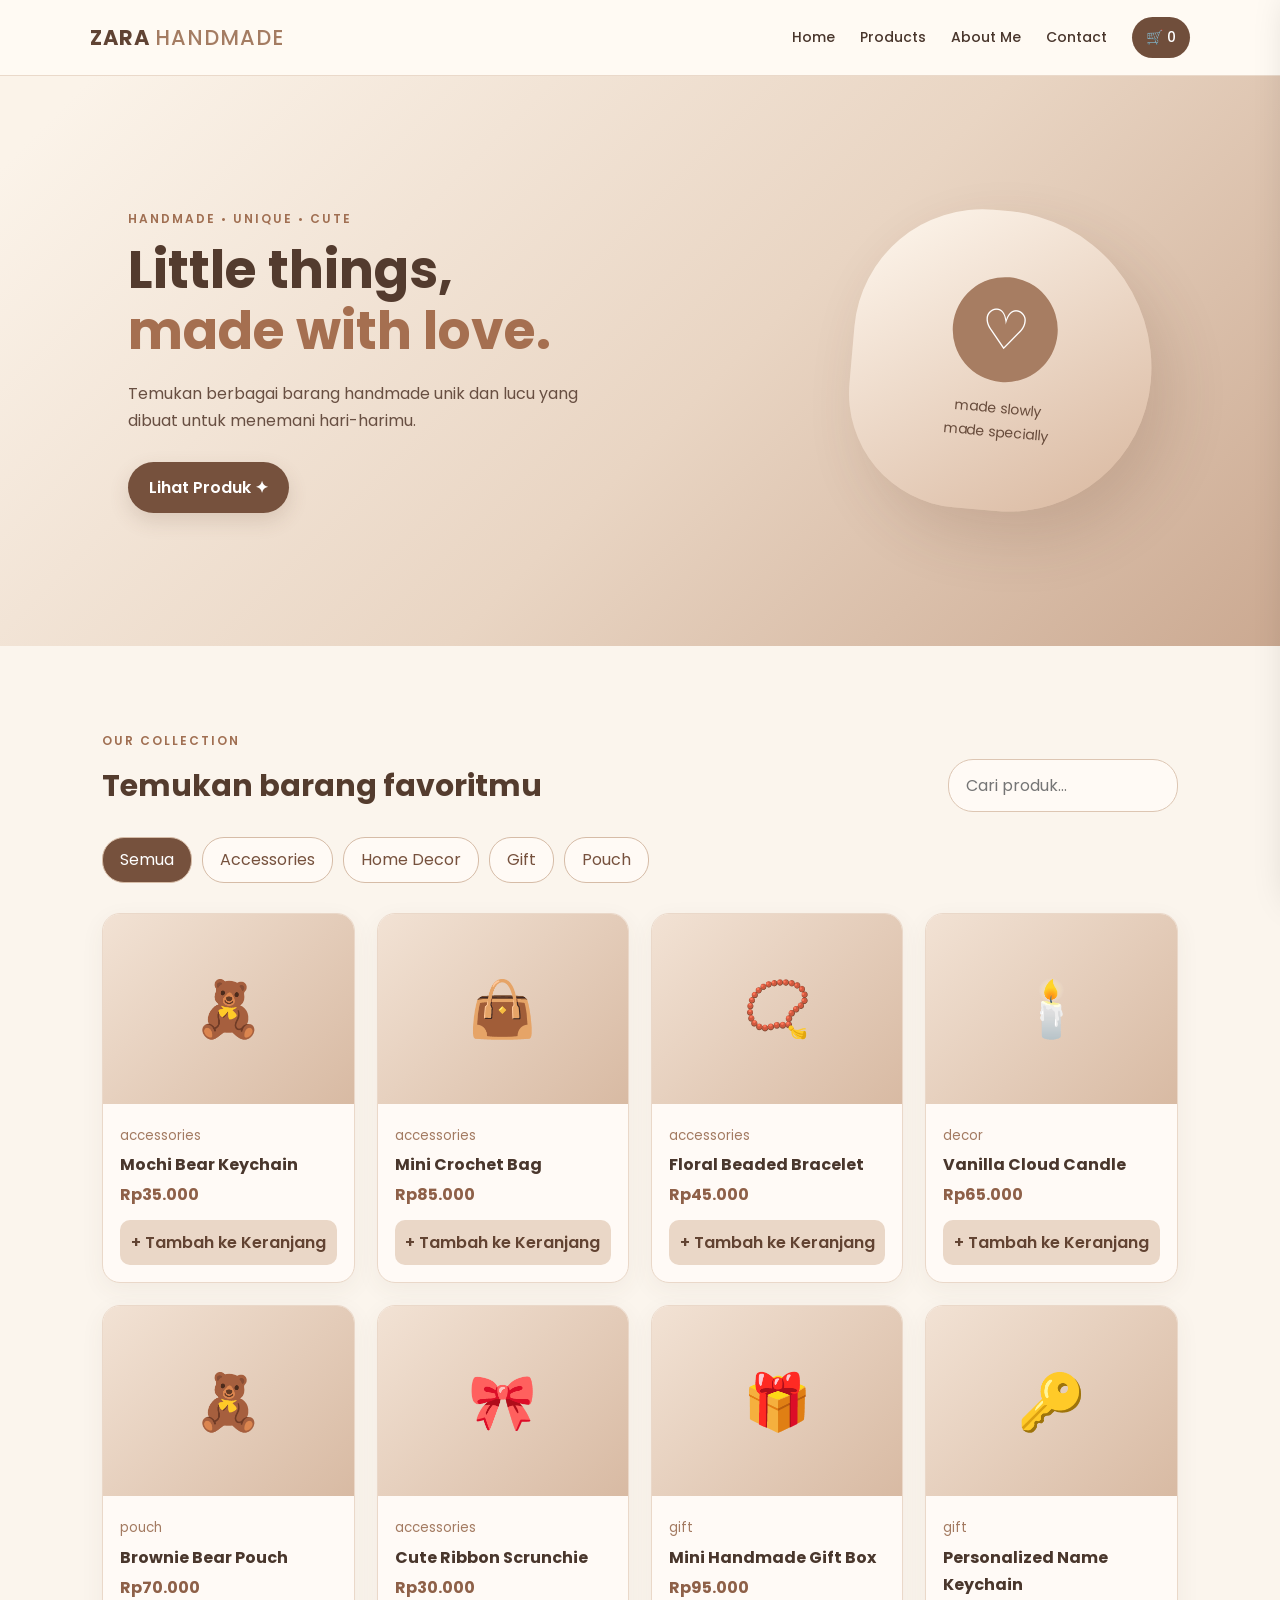
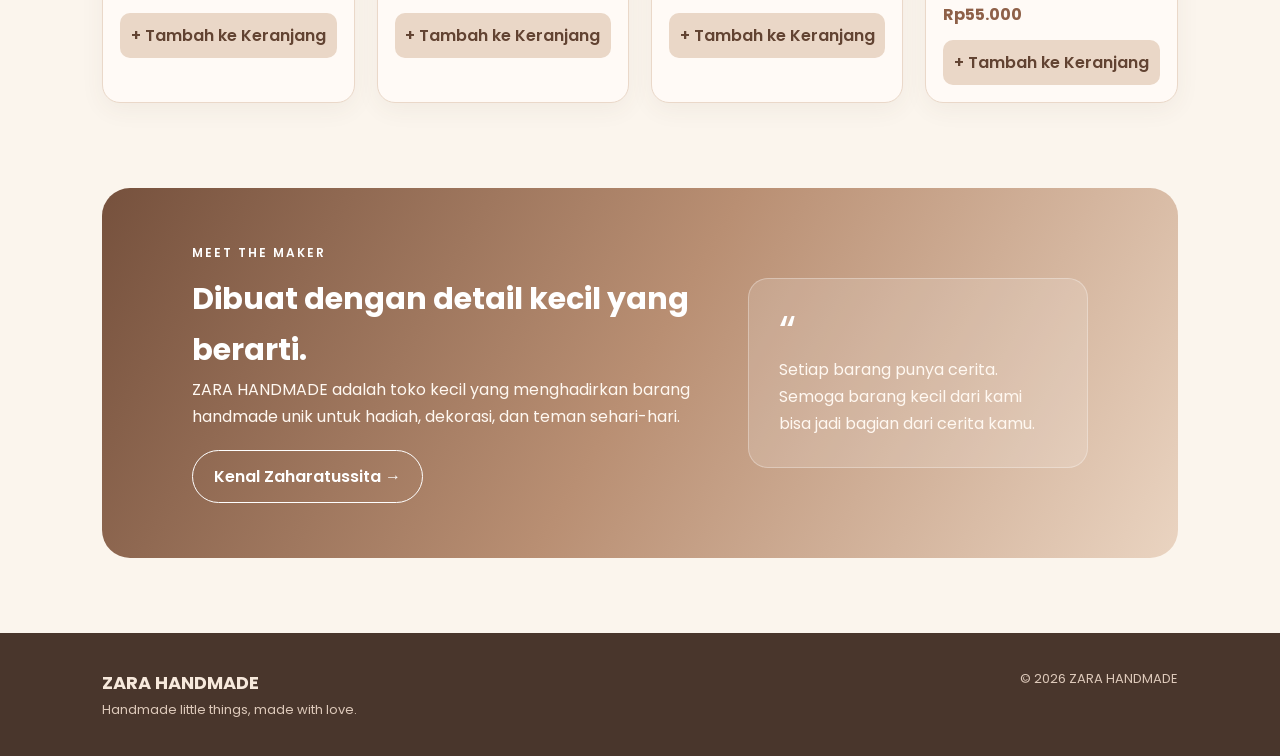
==== ZARA_HANDMADE ppwd/index.html @ 5deba347 "handmade zara" ====
<!DOCTYPE html>
<html lang="id">
<head>
    <meta charset="UTF-8">
    <meta name="viewport" content="width=device-width, initial-scale=1.0">
    <title>ZARA HANDMADE | Handmade with Love</title>
    <link rel="preconnect" href="https://fonts.googleapis.com">
    <link rel="preconnect" href="https://fonts.gstatic.com" crossorigin>
    <link href="https://fonts.googleapis.com/css2?family=Poppins:wght@400;500;600;700&display=swap" rel="stylesheet">
    <link rel="stylesheet" href="style.css">
</head>
<body>

<header class="navbar">
    <a href="index.html" class="logo">ZARA <span>HANDMADE</span></a>
    <button class="menu-btn" id="menuBtn">☰</button>
    <nav id="navMenu">
        <a href="#home">Home</a>
        <a href="#produk">Products</a>
        <a href="profil.html">About Me</a>
        <a href="profil.html#kontak">Contact</a>
        <button id="btnCart" class="cart-btn">🛒 <span id="cartCount">0</span></button>
    </nav>
</header>

<main>
    <section class="hero" id="home">
        <div class="hero-text">
            <p class="eyebrow">HANDMADE • UNIQUE • CUTE</p>
            <h1>Little things,<br><span>made with love.</span></h1>
            <p>Temukan berbagai barang handmade unik dan lucu yang dibuat untuk menemani hari-harimu.</p>
            <a href="#produk" class="primary-btn">Lihat Produk ✦</a>
        </div>
        <div class="hero-card">
            <div class="hero-circle">♡</div>
            <p>made slowly<br>made specially</p>
        </div>
    </section>

    <section class="section" id="produk">
        <div class="section-heading">
            <div>
                <p class="eyebrow">OUR COLLECTION</p>
                <h2>Temukan barang favoritmu</h2>
            </div>
            <input type="text" id="searchInput" placeholder="Cari produk...">
        </div>

        <div class="filter-row">
            <button class="filter active" data-category="all">Semua</button>
            <button class="filter" data-category="accessories">Accessories</button>
            <button class="filter" data-category="decor">Home Decor</button>
            <button class="filter" data-category="gift">Gift</button>
            <button class="filter" data-category="pouch">Pouch</button>
        </div>

        <div class="product-grid" id="productList"></div>
    </section>

    <section class="mini-about">
        <div>
            <p class="eyebrow">MEET THE MAKER</p>
            <h2>Dibuat dengan detail kecil yang berarti.</h2>
            <p>ZARA HANDMADE adalah toko kecil yang menghadirkan barang handmade unik untuk hadiah, dekorasi, dan teman sehari-hari.</p>
            <a href="profil.html" class="outline-btn">Kenal Zaharatussita →</a>
        </div>
        <div class="quote-card">
            <span>“</span>
            <p>Setiap barang punya cerita. Semoga barang kecil dari kami bisa jadi bagian dari cerita kamu.</p>
        </div>
    </section>
</main>

<footer>
    <div>
        <h3>ZARA HANDMADE</h3>
        <p>Handmade little things, made with love.</p>
    </div>
    <p>© 2026 ZARA HANDMADE</p>
</footer>

<aside class="cart-sidebar" id="cartSidebar">
    <div class="cart-header">
        <h2>Your Cart</h2>
        <button id="closeCart">×</button>
    </div>
    <div id="cartItems" class="cart-items"></div>
    <div class="cart-summary">
        <div><span>Subtotal</span><strong id="subtotal">Rp0</strong></div>
        <div><span>Diskon</span><strong id="discount">Rp0</strong></div>
        <div class="total"><span>Total</span><strong id="total">Rp0</strong></div>
        <button id="checkoutBtn" class="primary-btn full">Checkout</button>
    </div>
</aside>

<div class="overlay" id="overlay"></div>
<div class="toast" id="toast">Produk ditambahkan ♡</div>

<div class="modal" id="buyerModal">
    <div class="modal-box">
        <button class="modal-close" id="closeModal">×</button>
        <p class="eyebrow">CHECKOUT</p>
        <h2>Data Pembeli</h2>
        <form id="buyerForm">
            <label>Nama Lengkap
                <input type="text" id="buyerName" placeholder="Nama kamu">
                <small id="nameError"></small>
            </label>
            <label>Alamat
                <textarea id="buyerAddress" placeholder="Alamat lengkap"></textarea>
                <small id="addressError"></small>
            </label>
            <label>No. HP
                <input type="text" id="buyerPhone" placeholder="08xxxxxxxxxx">
                <small id="phoneError"></small>
            </label>
            <button class="primary-btn full" type="submit">Pesan Sekarang ♡</button>
        </form>
    </div>
</div>

<script src="https://code.jquery.com/jquery-3.7.1.min.js"></script>
<script src="script.js"></script>
</body>
</html>
---- ZARA_HANDMADE ppwd/style.css ----
*{box-sizing:
    border-box;margin:
    0;padding:0}
html{
    scroll-behavior:
    smooth}
body{
    font-family:Poppins,sans-serif;
    background:#fbf5ed;color:#49362c;
    line-height:1.7}
a{
    text-decoration:none;
    color:inherit}
button,input,textarea{
    font:inherit}
.navbar{
    height:76px;
    padding:0 7%;
    display:flex;
    align-items:center;
    justify-content:space-between;
    background:rgba(255,250,244,.94);
    border-bottom:1px solid #ead9ca;
    position:sticky;
    top:0;z-index:20;
    backdrop-filter:blur(10px)}
.logo{
    font-size:21px;
    font-weight:700;
    letter-spacing:1px;color:#604333}
.logo span{
    font-weight:500;color:#a47c62}
.navbar nav{
    display:flex;
    align-items:center;
    gap:25px;
    font-size:14px;
    font-weight:500}
.navbar nav a{transition:.25s}
.navbar nav a:hover,.navbar nav .current{color:#a46f51}
.menu-btn{
    display:none;
    border:0;
    background:none;
    font-size:24px;
    color:#604333}
.cart-btn{
    border:0;
    background:#704e3b;
    color:#fff;
    padding:9px 14px;
    border-radius:30px;
    cursor:pointer}
.hero{
    min-height:570px;
    padding:80px 10%;
    display:flex;
    align-items:
    center;justify-content:
    space-between;gap:50px;
    background:linear-gradient(135deg,#fbf3e9 5%,#e9d5c3 55%,#cba991 100%);overflow:hidden}
.hero-text{max-width:600px}
.eyebrow{
    font-size:12px;
    letter-spacing:2px;
    color:#a06f52;
    font-weight:600;
    margin-bottom:10px}
.hero h1{
    font-size:52px;
    line-height:1.18;
    color:#533b2e;
    margin-bottom:18px}
.hero h1 span,.profile-hero h1 span{color:#a56f50}
.hero-text>p:not(.eyebrow){
    max-width:500px;
    margin-bottom:28px;
    color:#684f42}
.primary-btn,.outline-btn{
    display:inline-block;
    border:0;
    border-radius:30px;
    padding:12px 21px;
    cursor:pointer;
    font-weight:600;
    transition:.25s}
.primary-btn{
    background:#76513d;
    color:white;
    box-shadow:0 8px 20px rgba(101,69,51,.16)}
.primary-btn:hover{
    transform:translateY(-2px);
    background:#60402f}
.outline-btn{
    background:transparent;
    color:#76513d;
    border:1px solid #b68d72;
    margin-left:8px}
.outline-btn:hover{background:#fff8f0}
.hero-card{
    width:300px;
    height:300px;
    border-radius:45% 55% 50% 40%;
    background:linear-gradient(145deg,#fff8ef,#d8b69d);
    display:flex;
    flex-direction:column;
    align-items:center;
    justify-content:center;
    box-shadow:20px 25px 60px rgba(91,59,40,.16);
    transform:rotate(5deg)}
.hero-circle{
    width:105px;
    height:105px;
    border-radius:50%;
    background:#a77d62;
    color:#fff;
    font-size:55px;
    display:flex;
    align-items:center;
    justify-content:center;
    margin-bottom:15px}
.hero-card p{text-align:center;font-size:14px;color:#674b3b}
.section{padding:85px 8%}
.section-heading{
    display:flex;
    align-items:end;
    justify-content:space-between;
    gap:30px;
    margin-bottom:25px}
.section h2,.mini-about h2,.contact-section h2{font-size:30px;color:#543c2e}
#searchInput{
    width:230px;
    padding:12px 17px;
    border:1px solid #ddc6b3;
    border-radius:25px;
    background:#fffaf5;
    outline:none}
.filter-row{display:flex;gap:10px;flex-wrap:wrap;margin-bottom:30px}
.filter{
    border:1px solid #d6bca7;
    background:#fffaf5;
    color:#76513d;
    padding:8px 17px;
    border-radius:22px;
    cursor:pointer}
.filter.active,.filter:hover{background:#76513d;color:#fff}
.product-grid{display:grid;grid-template-columns:repeat(4,1fr);gap:22px}
.product-card{
    background:#fffaf6;
    border:1px solid #ead8c9;
    border-radius:18px;
    overflow:hidden;
    box-shadow:0 7px 25px rgba(91,61,43,.06);
    transition:.3s}
.product-card:hover{transform:translateY(-5px);box-shadow:0 13px 30px rgba(91,61,43,.12)}
.product-img{
    height:190px;
    background:linear-gradient(135deg,#f2e2d4,#d8baa3);
    display:flex;
    align-items:center;
    justify-content:center;
    font-size:55px}
.product-content{padding:17px}
.product-content small{color:#a37a61}
.product-content h3{font-size:16px;margin:3px 0}
.price{font-weight:700;color:#8e6048;margin-bottom:12px}
.add-btn{
    width:100%;
    border:0;
    border-radius:10px;
    padding:9px;
    background:#ead7c7;
    color:#624332;
    cursor:pointer;
    font-weight:600}
.add-btn:hover{background:#c9a58b;color:#fff}
.mini-about{
    margin:0 8% 75px;
    padding:55px 7%;
    border-radius:28px;
    background:linear-gradient(120deg,#76513d,#b98f73,#ead4c1);
    color:white;
    display:grid;
    grid-template-columns:1.5fr 1fr;
    gap:45px}
.mini-about .eyebrow,.mini-about h2{color:white}
.mini-about p{color:#fff8f1}
.mini-about .outline-btn{border-color:#fff;color:white;margin:20px 0 0}
.quote-card{
    padding:30px;
    background:rgba(255,255,255,.15);
    border:1px solid rgba(255,255,255,.3);
    border-radius:20px;
    align-self:center}
.quote-card span{font-size:45px;line-height:1}
footer{
    padding:35px 8%;
    background:#49362c;
    color:#f7e9dc;
    display:flex;
    justify-content:space-between;
    gap:20px}
footer h3{font-size:18px}
footer p{font-size:13px;color:#ddc9ba}
.cart-sidebar{
    position:fixed;
    right:-430px;
    top:0;
    width:410px;
    max-width:94%;
    height:100vh;
    background:#fffaf6;
    z-index:50;
    padding:25px;
    display:flex;
    flex-direction:column;
    transition:.35s;
    box-shadow:-10px 0 35px rgba(0,0,0,.15)}
.cart-sidebar.open{right:0}
.cart-header{
    display:flex;
    justify-content:space-between;
    align-items:center;
    border-bottom:1px solid #ead8c9;
    padding-bottom:15px}
.cart-header button,.modal-close{border:0;background:none;font-size:27px;cursor:pointer;color:#654536}
.cart-items{flex:1;overflow:auto;padding:15px 0}
.cart-item{display:flex;align-items:center;gap:12px;padding:13px 0;border-bottom:1px solid #eadfd6}
.cart-item .mini-img{
    width:55px;
    height:55px;
    border-radius:12px;
    background:#ead8ca;
    display:flex;
    align-items:center;
    justify-content:center;
    font-size:24px}
.cart-item h4{font-size:14px}.cart-item p{font-size:12px;color:#9a735c}
.qty{display:flex;align-items:center;gap:7px;margin-top:5px}
.qty button{border:0;background:#e9d8c9;border-radius:5px;width:23px;height:23px;cursor:pointer}
.remove{margin-left:auto;border:0;background:none;color:#b67a62;cursor:pointer}
.cart-summary>div{display:flex;justify-content:space-between;padding:5px 0}
.cart-summary .total{font-size:19px;border-top:1px solid #e5d4c5;margin-top:7px;padding-top:12px}
.full{width:100%;margin-top:15px}
.overlay{display:none;position:fixed;inset:0;background:rgba(53,35,26,.4);z-index:40}
.overlay.show{display:block}
.toast{
    position:fixed;
    bottom:25px;
    right:25px;
    background:#604333;
    color:white;
    padding:12px 18px;
    border-radius:12px;
    z-index:80;
    display:none}
.modal{
    display:none;
    position:fixed;
    inset:0;
    background:rgba(56,38,28,.45);
    z-index:70;
    align-items:center;
    justify-content:center;
    padding:20px}
.modal.show{display:flex}
.modal-box{
    background:#fffaf6;
    width:480px;
    max-width:100%;
    max-height:90vh;
    overflow:auto;
    border-radius:20px;
    padding:30px;
    position:relative;
    box-shadow:0 20px 60px rgba(55,35,25,.25)}
.modal-close{position:absolute;right:18px;top:12px}
.modal-box h2{margin-bottom:18px;color:#543c2e}
.modal-box label,.contact-form label{display:block;font-size:13px;font-weight:600;margin-bottom:13px}
.modal-box input,.modal-box textarea,.contact-form input,.contact-form textarea{
    width:100%;
    margin-top:5px;
    border:1px solid #dec9b8;
    background:#fffdf9;
    border-radius:10px;
    padding:11px 13px;
    outline:none;
    resize:vertical}
.modal-box input:focus,.modal-box textarea:focus,.contact-form input:focus,.contact-form textarea:focus{border-color:#a87a5e}
small{font-weight:400;color:#b24d42}
.profile-page{padding-bottom:30px}
.profile-hero{text-align:center;padding:75px 20px 45px;background:linear-gradient(135deg,#fbf2e8,#e6cfbc)}
.profile-hero h1{font-size:44px;line-height:1.2;color:#553c2e}
.profile-hero>p:last-child{max-width:580px;margin:15px auto 0;color:#735748}
.profile-card{
    width:900px;
    max-width:88%;
    margin:45px auto 85px;
    padding:40px;
    display:grid;
    grid-template-columns:260px 1fr;
    gap:45px;
    background:#fffaf5;
    border:1px solid #ead7c7;
    border-radius:25px;
    box-shadow:0 15px 45px rgba(93,61,42,.1)}
.profile-photo{
    height:260px;
    border-radius:50%;
    overflow:hidden;
    background:linear-gradient(145deg,#d7b49a,#8b624b);
    border:8px solid #f2e4d8;
    box-shadow:0 10px 25px rgba(91,60,42,.14)}
.profile-photo img{width:100%;height:100%;object-fit:cover}
.avatar-fallback{
    height:100%;
    display:none;
    align-items:center;
    justify-content:center;
    font-size:85px;
    color:white;
    font-weight:700}
.profile-info h2{
    font-size:31px;
    color:#563e30}
.profile-info h3{
    font-size:15px;
    color:#a06e51;
    margin-bottom:12px}
.profile-info>p:not(.eyebrow){
    font-size:14px;color:#715548}
.info-list{margin:17px 0;color:#705344;font-size:13px}
.skills{display:flex;flex-wrap:wrap;gap:8px;margin:18px 0}
.skills span{
    background:#ead9ca;
    color:#76513d;
    padding:6px 12px;
    border-radius:20px;
    font-size:11px}
.contact-section{
    width:900px;
    max-width:88%;
    margin:0 auto 80px;
    padding:45px;
    display:grid;
    grid-template-columns:1fr 1fr;
    gap:50px;
    border-radius:25px;
    background:linear-gradient(135deg,#f5e6d9,#e1c5ae)}
.contact-intro h2{font-size:30px;margin-bottom:10px}.contact-intro>p:last-child{font-size:14px;color:#735548}
.contact-form{background:#fffaf6;padding:25px;border-radius:18px}
.contact-form small{display:none}
.contact-form small.error{display:block}
.success-message{
    display:none;
    background:#e4f0df;
    color:#55734d;
    border-radius:9px;
    padding:9px;
    margin-top:12px;
    font-size:12px;
    text-align:
    center}
@media(max-width:900px){.product-grid{grid-template-columns:repeat(2,1fr)}.hero{padding:65px 8%}.hero h1{font-size:42px}.profile-card{grid-template-columns:1fr;text-align:center}.profile-photo{width:220px;height:220px;margin:auto}.skills{justify-content:center}.contact-section{grid-template-columns:1fr}.mini-about{grid-template-columns:1fr}}
@media(max-width:650px){.navbar{height:68px}.menu-btn{display:block}.navbar nav{display:none;position:absolute;top:68px;left:0;right:0;padding:18px 7%;background:#fffaf5;flex-direction:column;align-items:flex-start;border-bottom:1px solid #ead9ca}.navbar nav.open{display:flex}.hero{min-height:auto;flex-direction:column;text-align:center;padding:55px 7%}.hero h1{font-size:37px}.hero-card{width:230px;height:230px}.section{padding:60px 7%}.section-heading{display:block}.section-heading input{margin-top:15px;width:100%}.product-grid{grid-template-columns:1fr 1fr;gap:12px}.product-img{height:145px}.mini-about{margin:0 5% 55px;padding:35px 25px}.quote-card{display:none}footer{display:block;text-align:center}.cart-sidebar{width:360px}.profile-hero h1{font-size:35px}.profile-card,.contact-section{max-width:92%;padding:25px}.outline-btn{margin-left:0;margin-top:8px}}
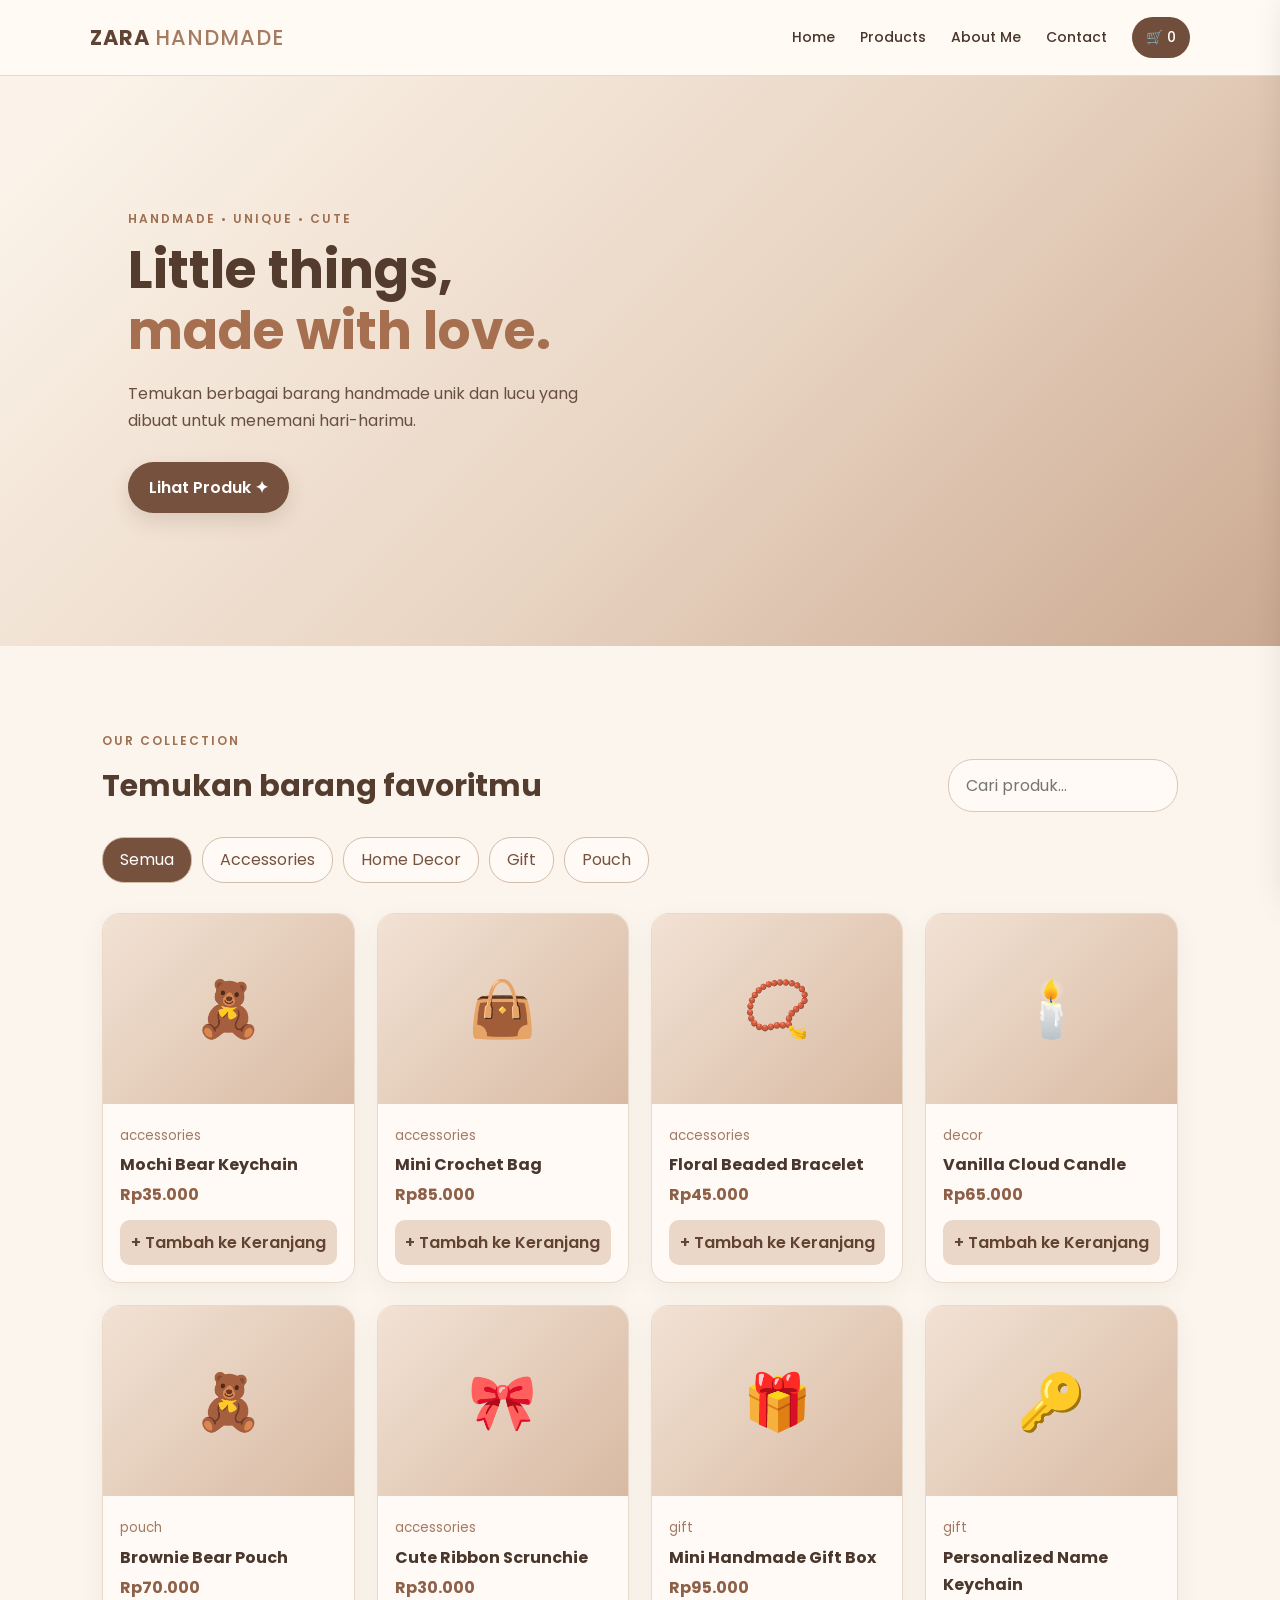
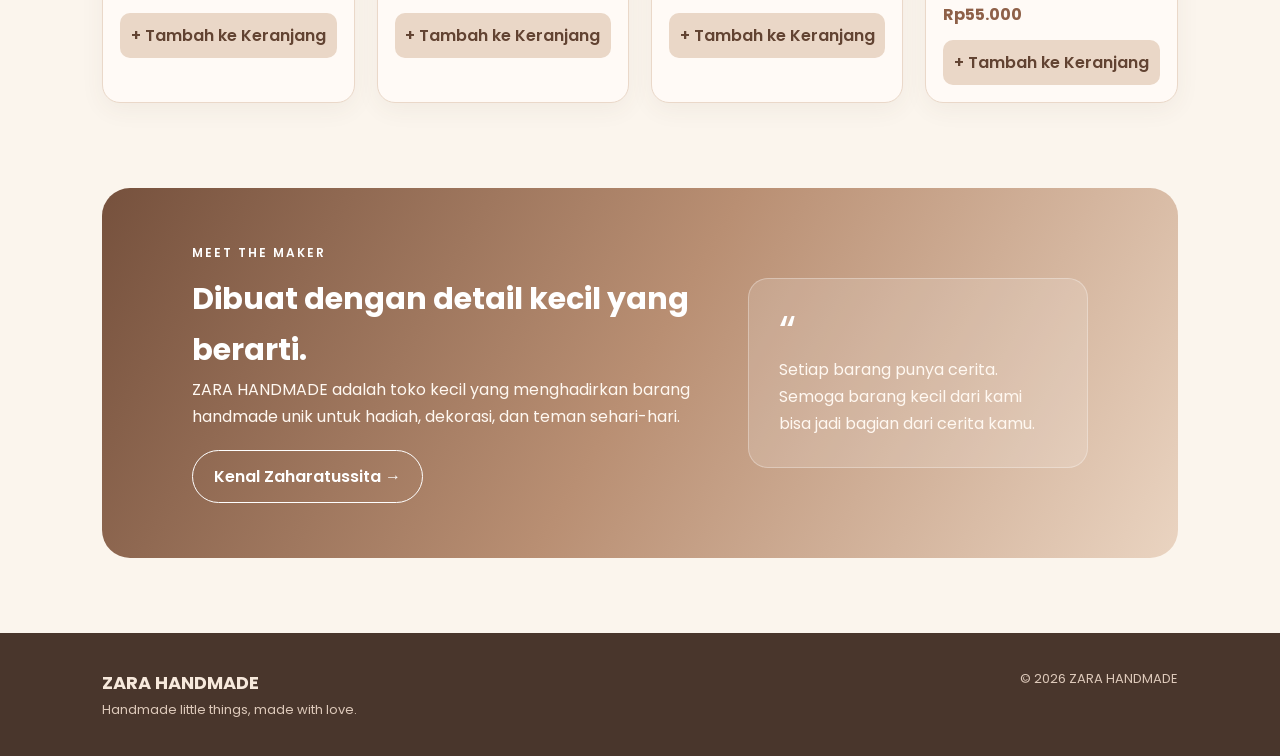
==== commit a1b90426: "studykasus" ====
--- a/ZARA_HANDMADE ppwd/index.html
+++ b/ZARA_HANDMADE ppwd/index.html
@@ -1,6 +1,7 @@
 <!DOCTYPE html>
 <html lang="id">
 <head>
+    
     <meta charset="UTF-8">
     <meta name="viewport" content="width=device-width, initial-scale=1.0">
     <title>ZARA HANDMADE | Handmade with Love</title>
--- a/ZARA_HANDMADE ppwd/style.css
+++ b/ZARA_HANDMADE ppwd/style.css
@@ -4,6 +4,7 @@
 html{
     scroll-behavior:
     smooth}
+    
 body{
     font-family:Poppins,sans-serif;
     background:#fbf5ed;color:#49362c;
@@ -363,3 +364,9 @@
     center}
 @media(max-width:900px){.product-grid{grid-template-columns:repeat(2,1fr)}.hero{padding:65px 8%}.hero h1{font-size:42px}.profile-card{grid-template-columns:1fr;text-align:center}.profile-photo{width:220px;height:220px;margin:auto}.skills{justify-content:center}.contact-section{grid-template-columns:1fr}.mini-about{grid-template-columns:1fr}}
 @media(max-width:650px){.navbar{height:68px}.menu-btn{display:block}.navbar nav{display:none;position:absolute;top:68px;left:0;right:0;padding:18px 7%;background:#fffaf5;flex-direction:column;align-items:flex-start;border-bottom:1px solid #ead9ca}.navbar nav.open{display:flex}.hero{min-height:auto;flex-direction:column;text-align:center;padding:55px 7%}.hero h1{font-size:37px}.hero-card{width:230px;height:230px}.section{padding:60px 7%}.section-heading{display:block}.section-heading input{margin-top:15px;width:100%}.product-grid{grid-template-columns:1fr 1fr;gap:12px}.product-img{height:145px}.mini-about{margin:0 5% 55px;padding:35px 25px}.quote-card{display:none}footer{display:block;text-align:center}.cart-sidebar{width:360px}.profile-hero h1{font-size:35px}.profile-card,.contact-section{max-width:92%;padding:25px}.outline-btn{margin-left:0;margin-top:8px}}
+
+
+/* Menghilangkan bulatan, ikon hati, dan tulisannya */
+.hero-card {
+    display: none;
+}
